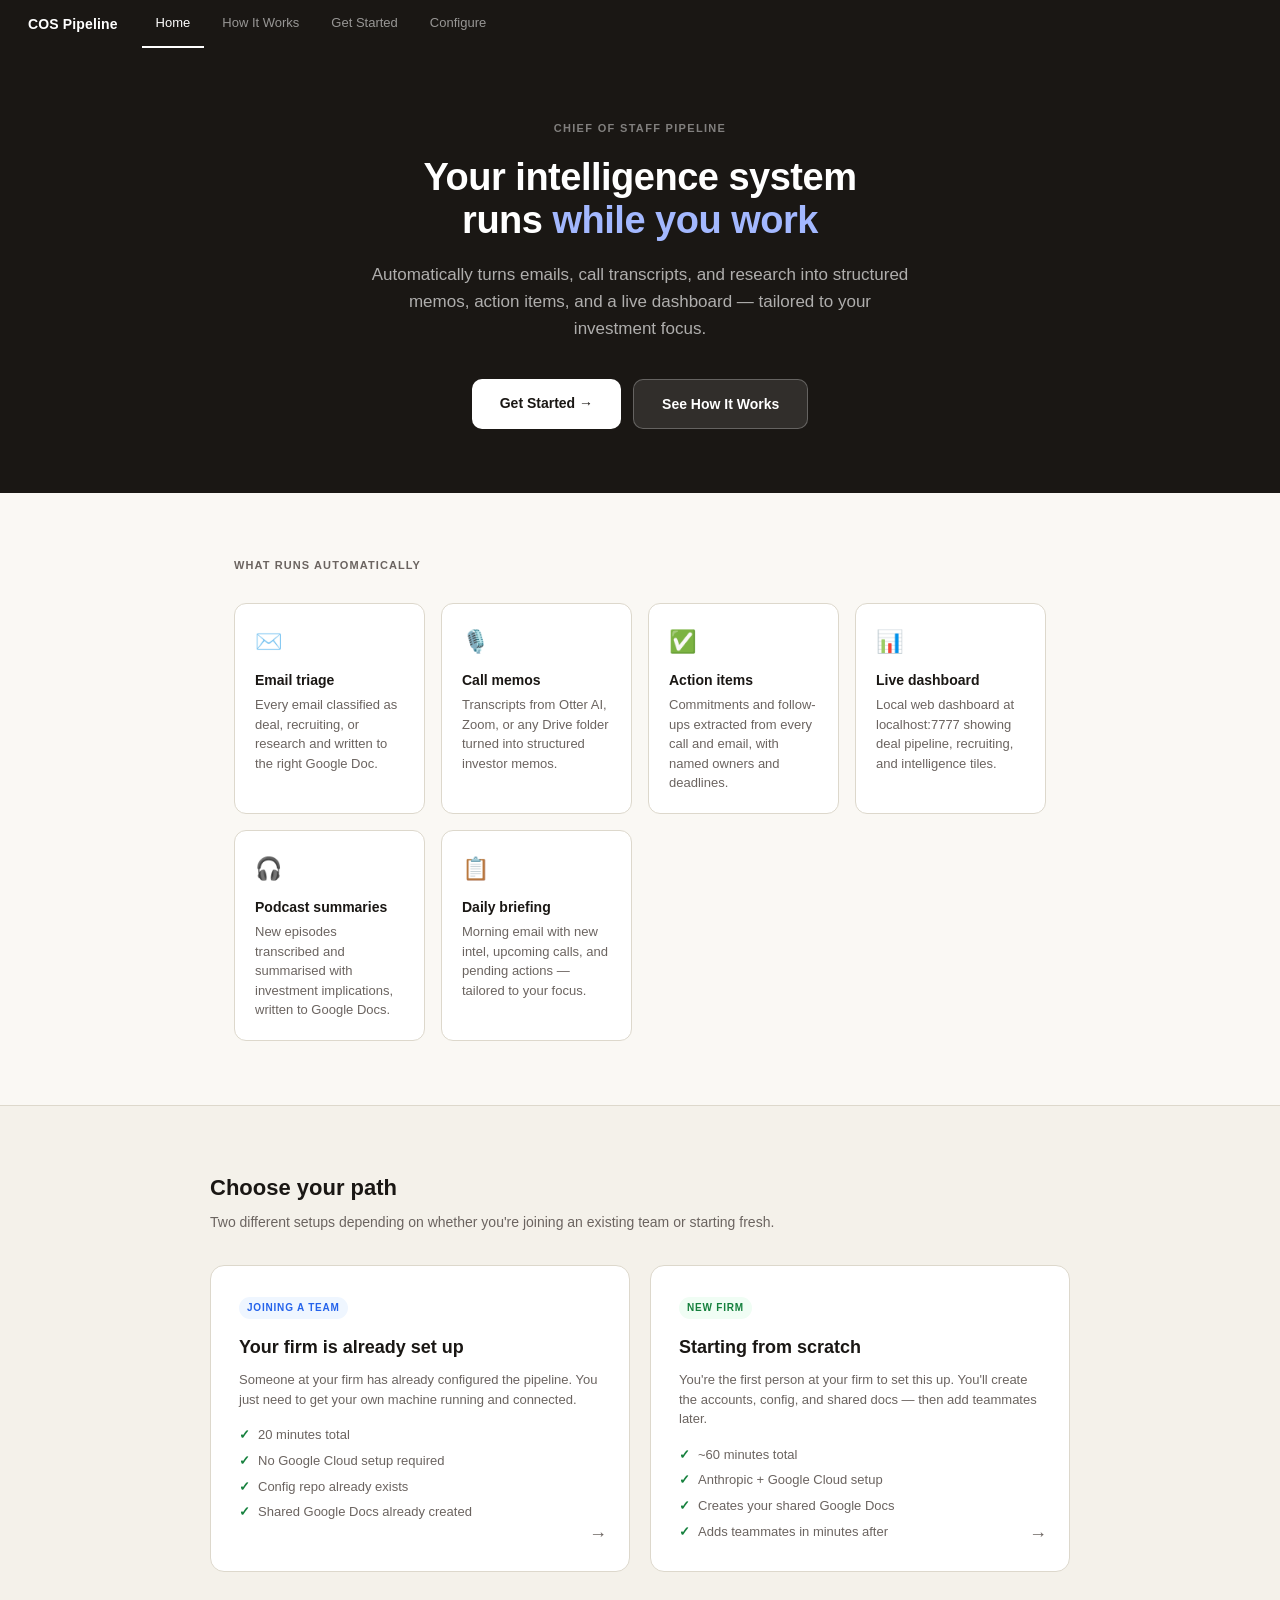
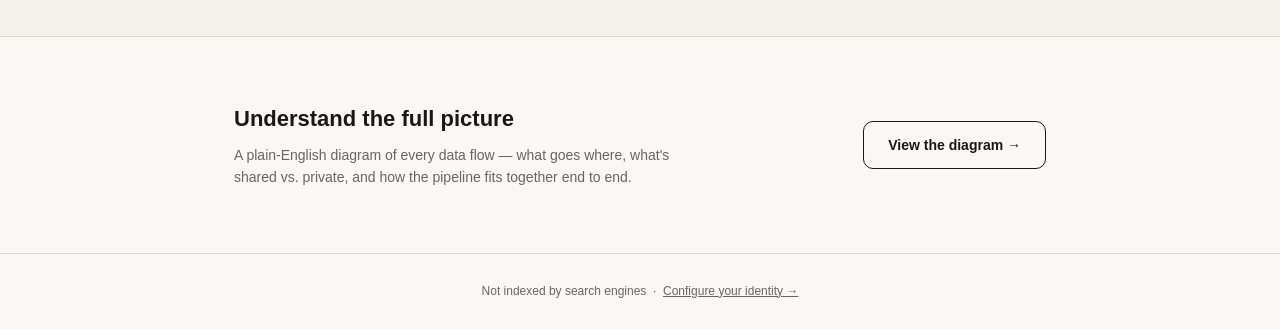
==== docs/index.html @ cf1fa016 "Add unified site nav and landing page across all docs pages - New index.html: landing page with hero" ====
<!DOCTYPE html>
<html lang="en">
<head>
<meta charset="UTF-8">
<meta name="viewport" content="width=device-width, initial-scale=1.0">
<meta name="robots" content="noindex, nofollow">
<title>COS Pipeline</title>
<style>
  :root {
    --cream:   #faf8f4;
    --paper:   #f4f1ea;
    --border:  #ddd8cc;
    --ink:     #1a1714;
    --muted:   #6b6460;
    --blue:    #2563eb;
    --blue-bg: #eff6ff;
    --green:   #15803d;
    --green-bg:#f0fdf4;
  }

  *, *::before, *::after { box-sizing: border-box; margin: 0; padding: 0; }

  body {
    font-family: -apple-system, BlinkMacSystemFont, "Segoe UI", sans-serif;
    background: var(--cream);
    color: var(--ink);
    font-size: 15px;
    line-height: 1.6;
  }

  /* ── Nav ── */
  .site-nav {
    background: var(--ink);
    display: flex; align-items: center;
    padding: 0 28px; height: 48px;
    position: sticky; top: 0; z-index: 200; gap: 4px;
  }
  .nav-brand {
    color: white; font-weight: 700; font-size: 14px;
    text-decoration: none; margin-right: 20px; letter-spacing: .01em; flex-shrink: 0;
  }
  .nav-link {
    color: rgba(255,255,255,.55); text-decoration: none;
    font-size: 13px; font-weight: 500;
    padding: 0 14px; height: 48px;
    display: flex; align-items: center;
    border-bottom: 2px solid transparent; transition: all .15s; white-space: nowrap;
  }
  .nav-link:hover { color: white; }
  .nav-link.active { color: white; border-bottom-color: white; }

  /* ── Hero ── */
  .hero {
    background: var(--ink);
    color: white;
    text-align: center;
    padding: 72px 24px 64px;
  }
  .hero-label {
    font-size: 11px; font-weight: 700; letter-spacing: .12em;
    text-transform: uppercase; color: rgba(255,255,255,.45);
    margin-bottom: 18px;
  }
  .hero h1 {
    font-size: 38px; font-weight: 800; letter-spacing: -.5px;
    line-height: 1.15; margin-bottom: 18px;
  }
  .hero h1 em { font-style: normal; color: #a3b8ff; }
  .hero p {
    font-size: 17px; color: rgba(255,255,255,.65);
    max-width: 540px; margin: 0 auto 36px;
  }
  .hero-ctas { display: flex; gap: 12px; justify-content: center; flex-wrap: wrap; }
  .btn-primary {
    background: white; color: var(--ink);
    border: none; border-radius: 10px;
    padding: 13px 28px; font-size: 14px; font-weight: 700;
    cursor: pointer; text-decoration: none; display: inline-block;
    transition: all .15s;
  }
  .btn-primary:hover { background: #e8e3da; }
  .btn-ghost {
    background: rgba(255,255,255,.1); color: white;
    border: 1px solid rgba(255,255,255,.25); border-radius: 10px;
    padding: 13px 28px; font-size: 14px; font-weight: 600;
    cursor: pointer; text-decoration: none; display: inline-block;
    transition: all .15s;
  }
  .btn-ghost:hover { background: rgba(255,255,255,.18); }

  /* ── What it does ── */
  .what { max-width: 860px; margin: 0 auto; padding: 64px 24px; }
  .what h2 { font-size: 11px; font-weight: 700; letter-spacing: .1em; text-transform: uppercase; color: var(--muted); margin-bottom: 28px; }
  .what-grid {
    display: grid;
    grid-template-columns: repeat(auto-fit, minmax(190px, 1fr));
    gap: 16px;
  }
  .what-card {
    background: white; border: 1px solid var(--border);
    border-radius: 12px; padding: 20px;
  }
  .what-icon { font-size: 22px; margin-bottom: 10px; }
  .what-title { font-size: 14px; font-weight: 700; margin-bottom: 4px; }
  .what-desc  { font-size: 13px; color: var(--muted); line-height: 1.5; }

  /* ── Path chooser ── */
  .paths {
    background: var(--paper);
    border-top: 1px solid var(--border);
    border-bottom: 1px solid var(--border);
    padding: 64px 24px;
  }
  .paths-inner { max-width: 860px; margin: 0 auto; }
  .paths h2 { font-size: 22px; font-weight: 700; margin-bottom: 6px; }
  .paths > .paths-inner > p { font-size: 14px; color: var(--muted); margin-bottom: 32px; }

  .path-cards { display: grid; grid-template-columns: 1fr 1fr; gap: 20px; }
  .path-card {
    background: white; border: 1px solid var(--border);
    border-radius: 14px; padding: 28px; text-decoration: none;
    color: var(--ink); display: block;
    transition: all .15s; position: relative; overflow: hidden;
  }
  .path-card:hover { border-color: var(--ink); box-shadow: 0 4px 20px rgba(0,0,0,.08); transform: translateY(-1px); }
  .path-badge {
    font-size: 10px; font-weight: 700; letter-spacing: .08em; text-transform: uppercase;
    padding: 3px 8px; border-radius: 20px; margin-bottom: 14px; display: inline-block;
  }
  .path-badge.team { background: var(--blue-bg); color: var(--blue); }
  .path-badge.firm { background: var(--green-bg); color: var(--green); }
  .path-title { font-size: 18px; font-weight: 700; margin-bottom: 8px; }
  .path-desc  { font-size: 13px; color: var(--muted); margin-bottom: 16px; line-height: 1.5; }
  .path-list  { font-size: 13px; color: var(--muted); display: flex; flex-direction: column; gap: 5px; }
  .path-list li { display: flex; gap: 8px; list-style: none; }
  .path-list li::before { content: '✓'; color: var(--green); font-weight: 700; flex-shrink: 0; }
  .path-arrow {
    position: absolute; bottom: 22px; right: 22px;
    font-size: 18px; color: var(--muted); transition: all .15s;
  }
  .path-card:hover .path-arrow { color: var(--ink); transform: translateX(3px); }

  /* ── How it works teaser ── */
  .works-teaser {
    max-width: 860px; margin: 0 auto; padding: 64px 24px;
    display: flex; align-items: center; justify-content: space-between;
    gap: 40px; flex-wrap: wrap;
  }
  .works-teaser h2 { font-size: 22px; font-weight: 700; margin-bottom: 8px; }
  .works-teaser p  { font-size: 14px; color: var(--muted); max-width: 440px; }
  .btn-outline {
    background: none; border: 1.5px solid var(--ink); border-radius: 10px;
    padding: 12px 24px; font-size: 14px; font-weight: 600;
    cursor: pointer; text-decoration: none; color: var(--ink);
    display: inline-block; transition: all .15s; white-space: nowrap;
  }
  .btn-outline:hover { background: var(--ink); color: white; }

  /* ── Footer ── */
  .footer {
    text-align: center; color: var(--muted); font-size: 12px;
    padding: 28px 0; border-top: 1px solid var(--border);
  }

  @media (max-width: 620px) {
    .hero h1 { font-size: 28px; }
    .path-cards { grid-template-columns: 1fr; }
    .works-teaser { flex-direction: column; gap: 20px; }
  }
</style>
</head>
<body>

<nav class="site-nav">
  <a href="index.html" class="nav-brand">COS Pipeline</a>
  <a href="index.html" class="nav-link active">Home</a>
  <a href="HOW_IT_ALL_WORKS.html" class="nav-link">How It Works</a>
  <a href="onboard.html" class="nav-link">Get Started</a>
  <a href="configure.html" class="nav-link">Configure</a>
</nav>

<!-- Hero -->
<div class="hero">
  <div class="hero-label">Chief of Staff Pipeline</div>
  <h1>Your intelligence system<br>runs <em>while you work</em></h1>
  <p>Automatically turns emails, call transcripts, and research into structured memos, action items, and a live dashboard — tailored to your investment focus.</p>
  <div class="hero-ctas">
    <a href="onboard.html" class="btn-primary">Get Started →</a>
    <a href="HOW_IT_ALL_WORKS.html" class="btn-ghost">See How It Works</a>
  </div>
</div>

<!-- What it does -->
<div class="what">
  <h2>What runs automatically</h2>
  <div class="what-grid">
    <div class="what-card">
      <div class="what-icon">✉️</div>
      <div class="what-title">Email triage</div>
      <div class="what-desc">Every email classified as deal, recruiting, or research and written to the right Google Doc.</div>
    </div>
    <div class="what-card">
      <div class="what-icon">🎙️</div>
      <div class="what-title">Call memos</div>
      <div class="what-desc">Transcripts from Otter AI, Zoom, or any Drive folder turned into structured investor memos.</div>
    </div>
    <div class="what-card">
      <div class="what-icon">✅</div>
      <div class="what-title">Action items</div>
      <div class="what-desc">Commitments and follow-ups extracted from every call and email, with named owners and deadlines.</div>
    </div>
    <div class="what-card">
      <div class="what-icon">📊</div>
      <div class="what-title">Live dashboard</div>
      <div class="what-desc">Local web dashboard at localhost:7777 showing deal pipeline, recruiting, and intelligence tiles.</div>
    </div>
    <div class="what-card">
      <div class="what-icon">🎧</div>
      <div class="what-title">Podcast summaries</div>
      <div class="what-desc">New episodes transcribed and summarised with investment implications, written to Google Docs.</div>
    </div>
    <div class="what-card">
      <div class="what-icon">📋</div>
      <div class="what-title">Daily briefing</div>
      <div class="what-desc">Morning email with new intel, upcoming calls, and pending actions — tailored to your focus.</div>
    </div>
  </div>
</div>

<!-- Path chooser -->
<div class="paths">
  <div class="paths-inner">
    <h2>Choose your path</h2>
    <p>Two different setups depending on whether you're joining an existing team or starting fresh.</p>

    <div class="path-cards">

      <a href="onboard.html" class="path-card">
        <div class="path-badge team">Joining a team</div>
        <div class="path-title">Your firm is already set up</div>
        <div class="path-desc">Someone at your firm has already configured the pipeline. You just need to get your own machine running and connected.</div>
        <ul class="path-list">
          <li>20 minutes total</li>
          <li>No Google Cloud setup required</li>
          <li>Config repo already exists</li>
          <li>Shared Google Docs already created</li>
        </ul>
        <span class="path-arrow">→</span>
      </a>

      <a href="onboard-new-firm.html" class="path-card">
        <div class="path-badge firm">New firm</div>
        <div class="path-title">Starting from scratch</div>
        <div class="path-desc">You're the first person at your firm to set this up. You'll create the accounts, config, and shared docs — then add teammates later.</div>
        <ul class="path-list">
          <li>~60 minutes total</li>
          <li>Anthropic + Google Cloud setup</li>
          <li>Creates your shared Google Docs</li>
          <li>Adds teammates in minutes after</li>
        </ul>
        <span class="path-arrow">→</span>
      </a>

    </div>
  </div>
</div>

<!-- How it works teaser -->
<div class="works-teaser">
  <div>
    <h2>Understand the full picture</h2>
    <p>A plain-English diagram of every data flow — what goes where, what's shared vs. private, and how the pipeline fits together end to end.</p>
  </div>
  <a href="HOW_IT_ALL_WORKS.html" class="btn-outline">View the diagram →</a>
</div>

<div class="footer">
  Not indexed by search engines &nbsp;·&nbsp;
  <a href="configure.html" style="color:var(--muted)">Configure your identity →</a>
</div>

</body>
</html>
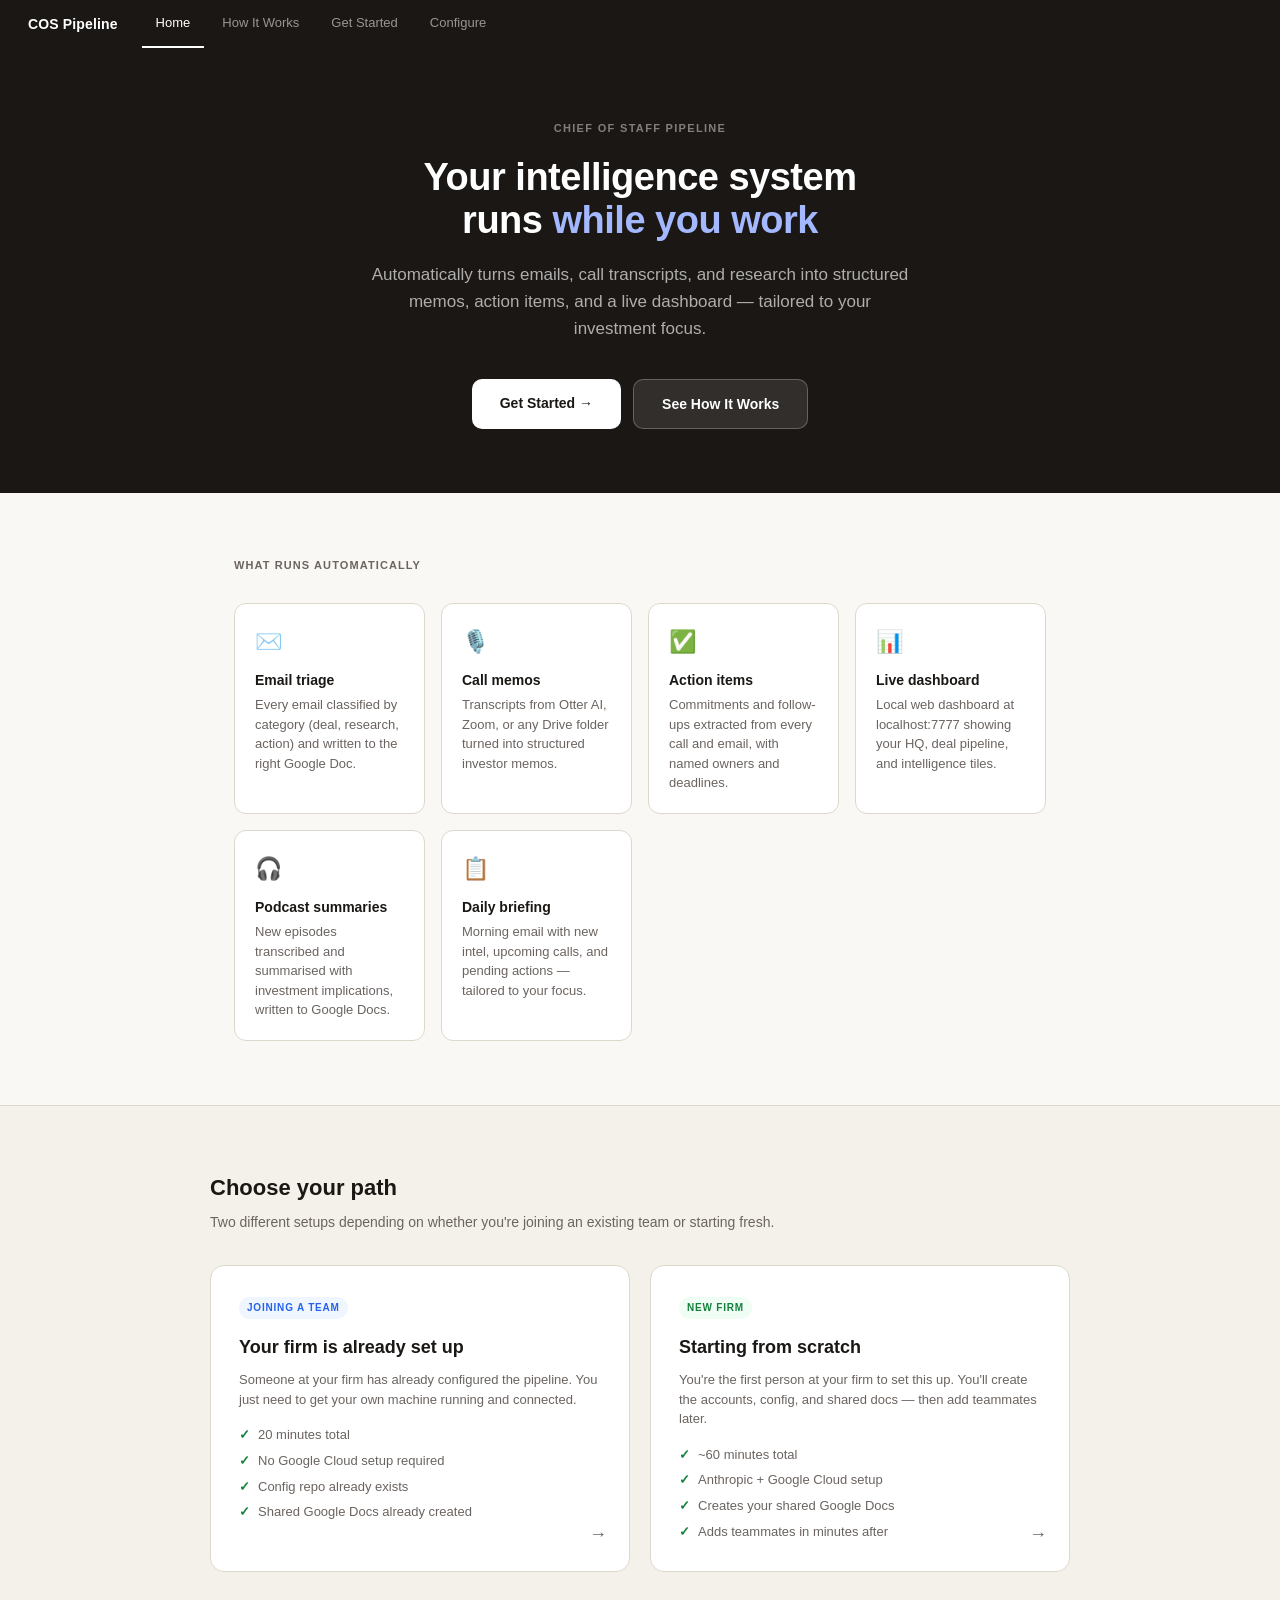
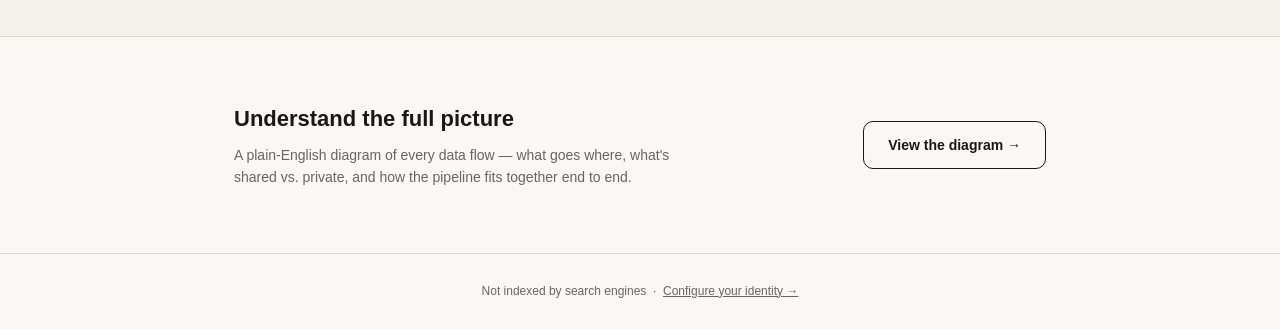
==== commit 6c396afa: "Multi-tenant + scope A: features, tile renames, recruiting opt-in, OAuth consolidation, validate gat" ====
--- a/docs/index.html
+++ b/docs/index.html
@@ -197,7 +197,7 @@
     <div class="what-card">
       <div class="what-icon">✉️</div>
       <div class="what-title">Email triage</div>
-      <div class="what-desc">Every email classified as deal, recruiting, or research and written to the right Google Doc.</div>
+      <div class="what-desc">Every email classified by category (deal, research, action) and written to the right Google Doc.</div>
     </div>
     <div class="what-card">
       <div class="what-icon">🎙️</div>
@@ -212,7 +212,7 @@
     <div class="what-card">
       <div class="what-icon">📊</div>
       <div class="what-title">Live dashboard</div>
-      <div class="what-desc">Local web dashboard at localhost:7777 showing deal pipeline, recruiting, and intelligence tiles.</div>
+      <div class="what-desc">Local web dashboard at localhost:7777 showing your HQ, deal pipeline, and intelligence tiles.</div>
     </div>
     <div class="what-card">
       <div class="what-icon">🎧</div>
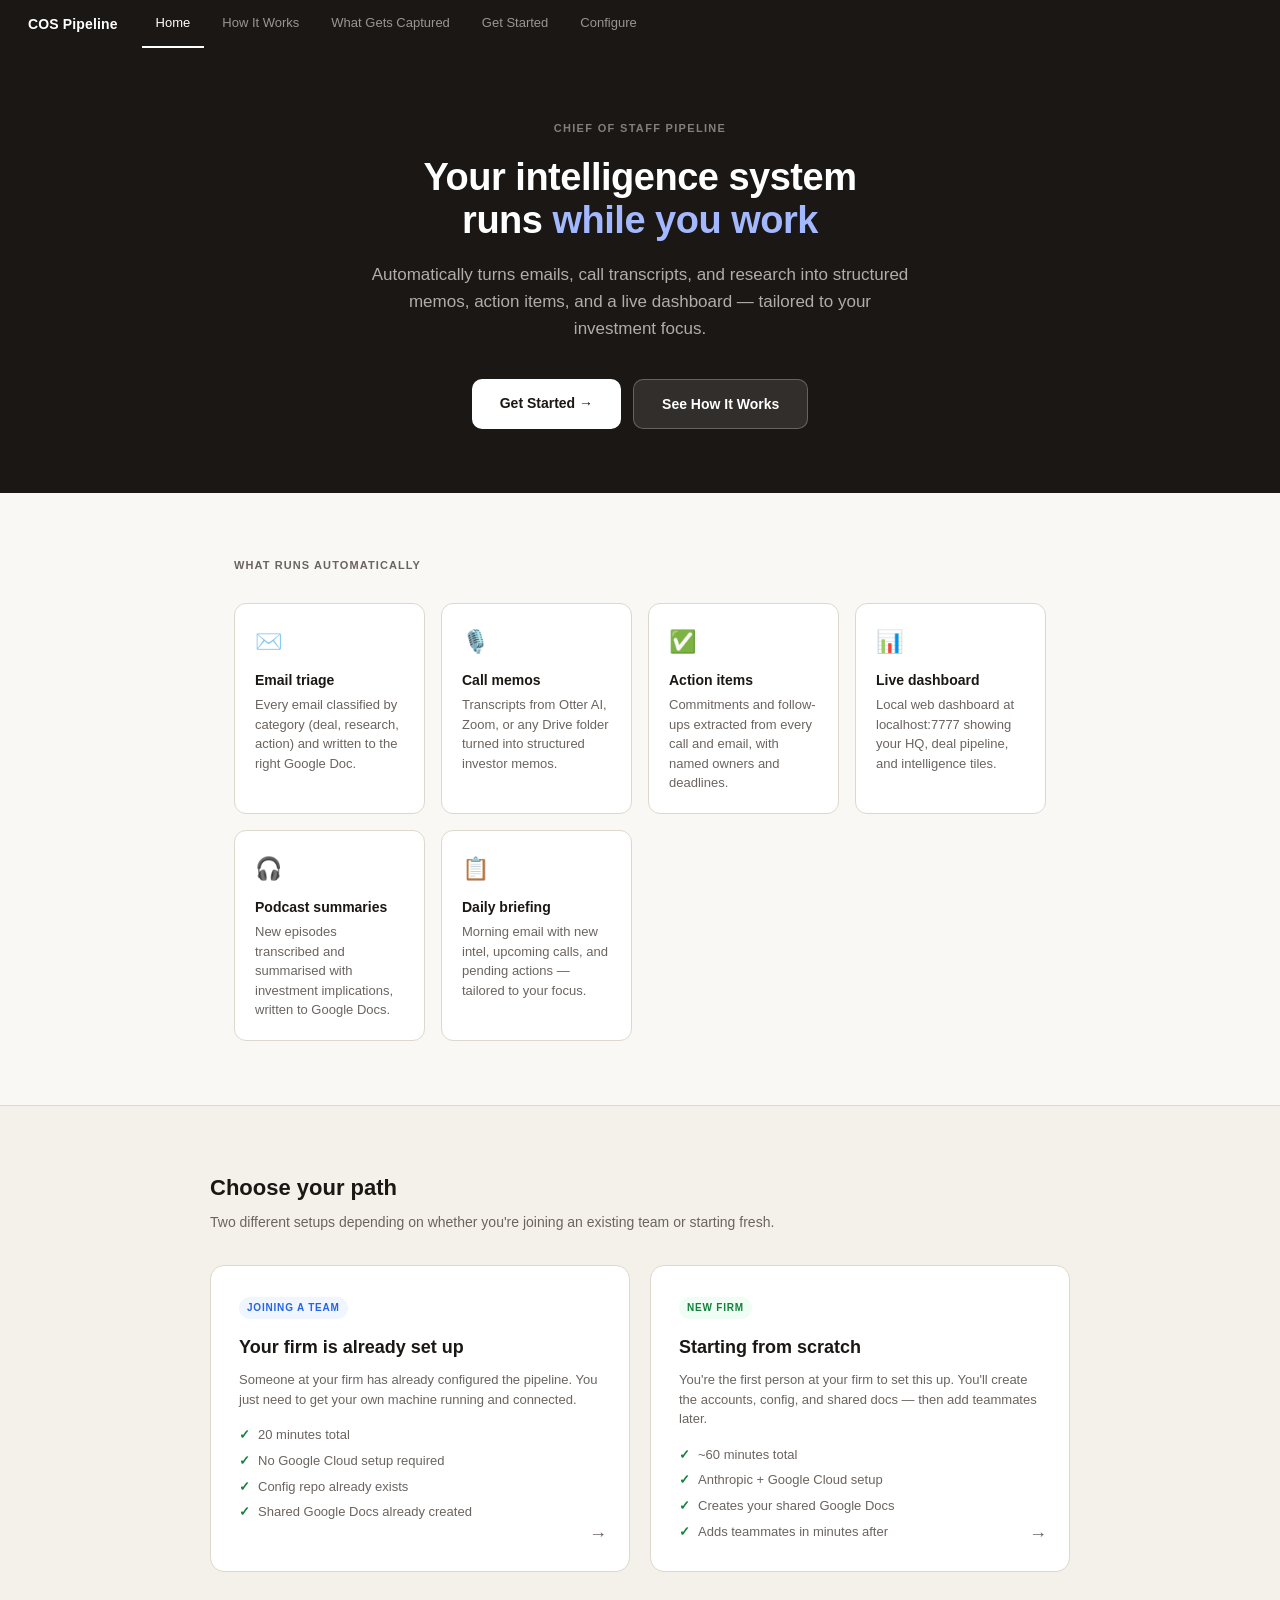
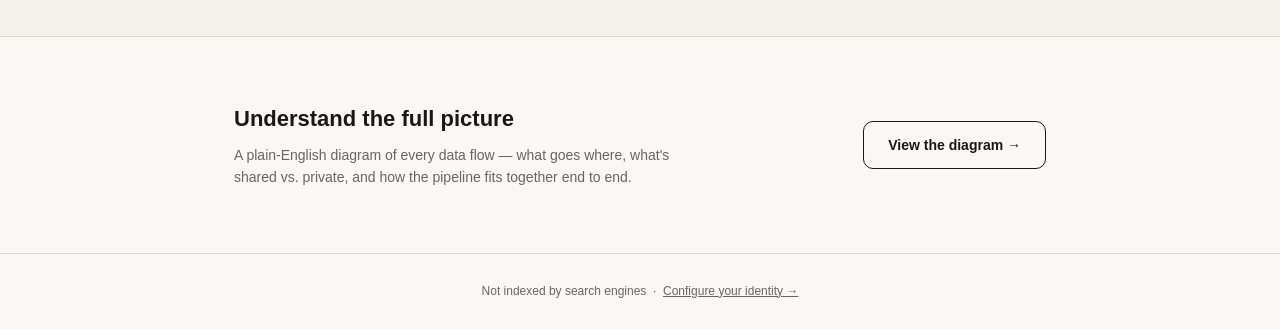
==== commit a3a72531: "nav: add What Gets Captured link to index.html" ====
--- a/docs/index.html
+++ b/docs/index.html
@@ -175,6 +175,7 @@
   <a href="index.html" class="nav-brand">COS Pipeline</a>
   <a href="index.html" class="nav-link active">Home</a>
   <a href="HOW_IT_ALL_WORKS.html" class="nav-link">How It Works</a>
+  <a href="what_gets_captured.html" class="nav-link">What Gets Captured</a>
   <a href="onboard.html" class="nav-link">Get Started</a>
   <a href="configure.html" class="nav-link">Configure</a>
 </nav>
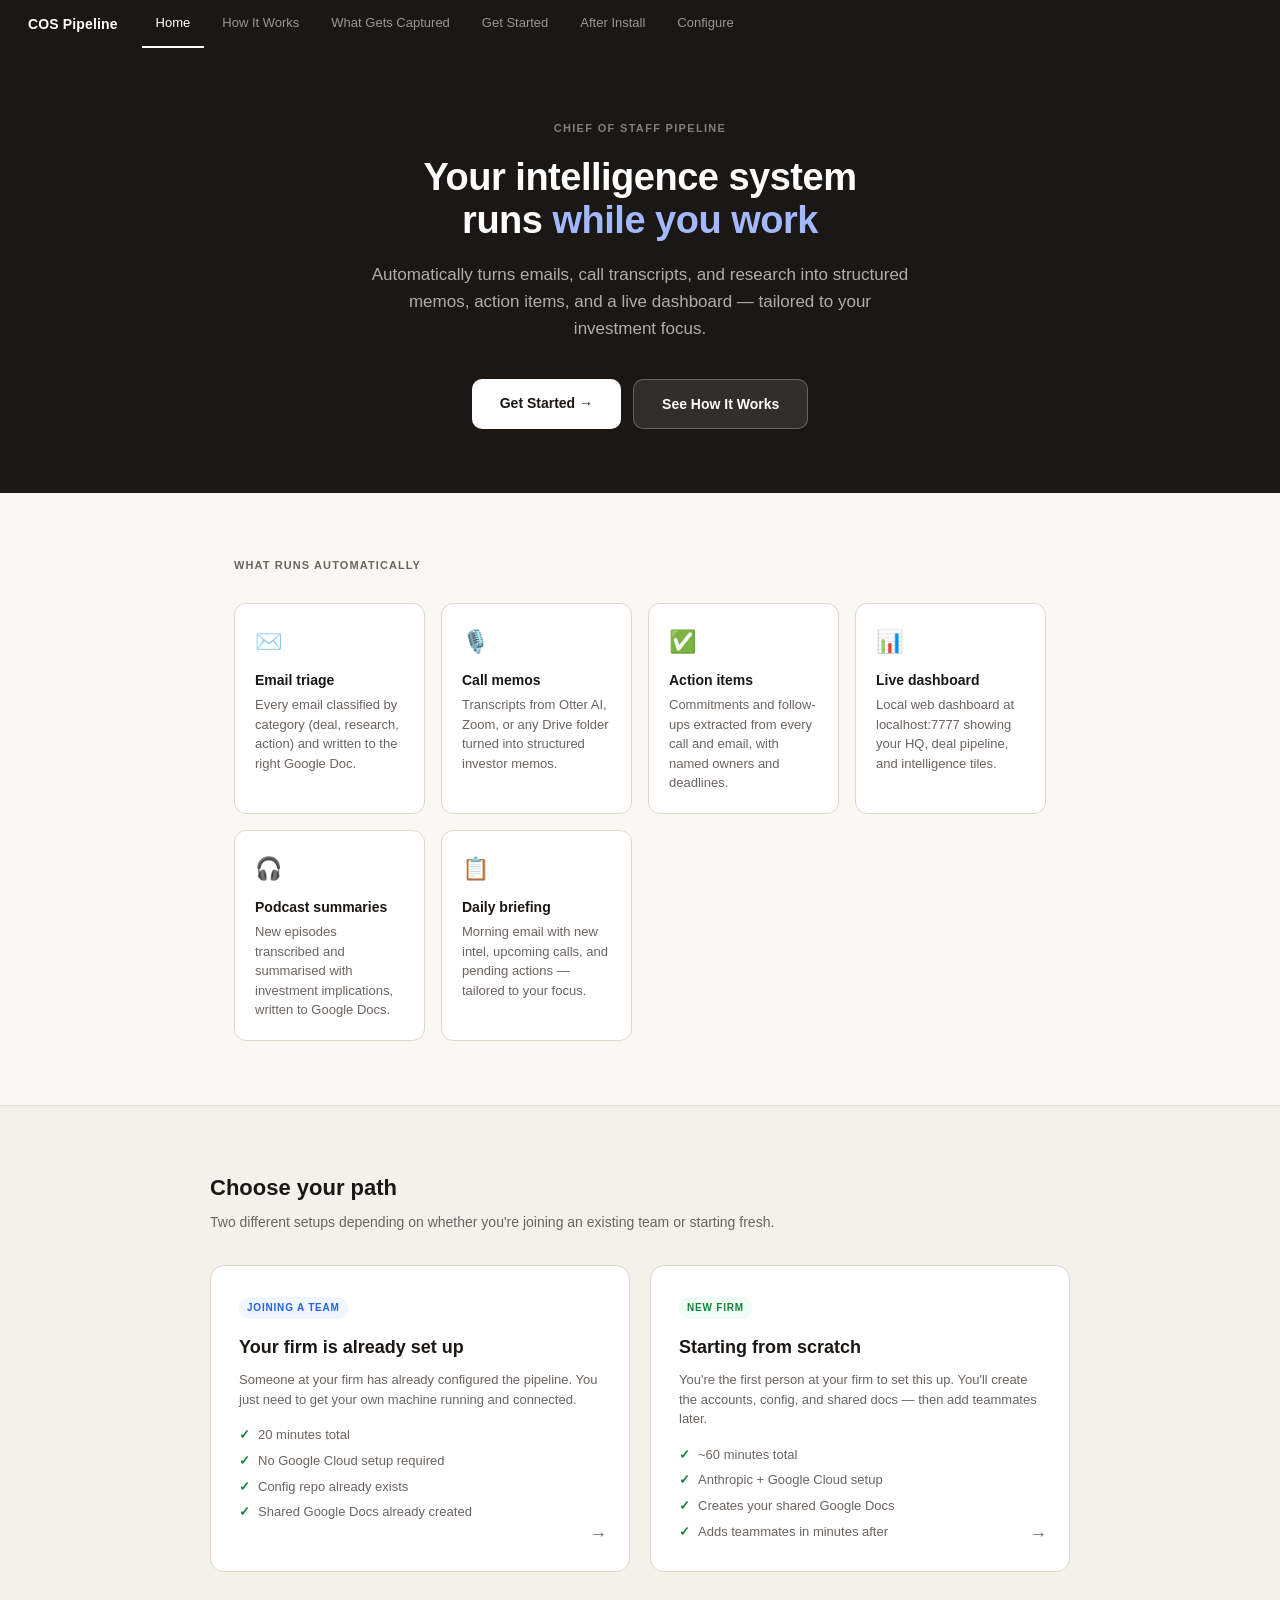
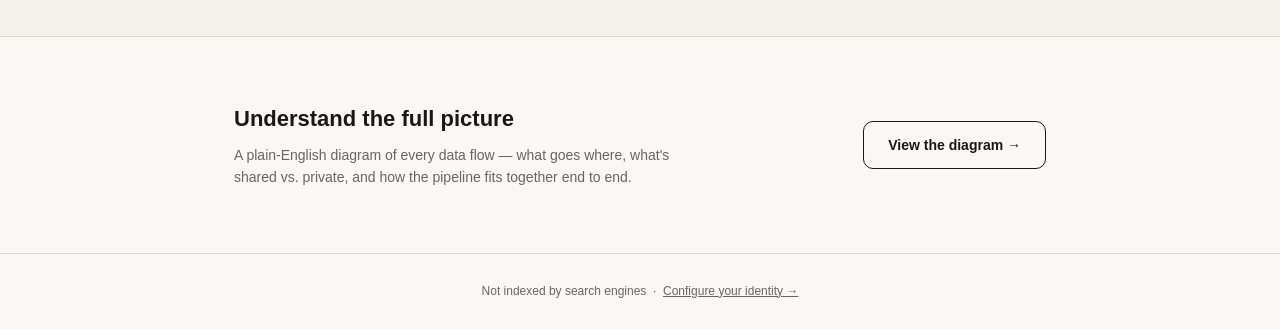
==== commit d1130835: "nav: add After Install link to index.html" ====
--- a/docs/index.html
+++ b/docs/index.html
@@ -177,6 +177,7 @@
   <a href="HOW_IT_ALL_WORKS.html" class="nav-link">How It Works</a>
   <a href="what_gets_captured.html" class="nav-link">What Gets Captured</a>
   <a href="onboard.html" class="nav-link">Get Started</a>
+  <a href="after_install.html" class="nav-link">After Install</a>
   <a href="configure.html" class="nav-link">Configure</a>
 </nav>
 
